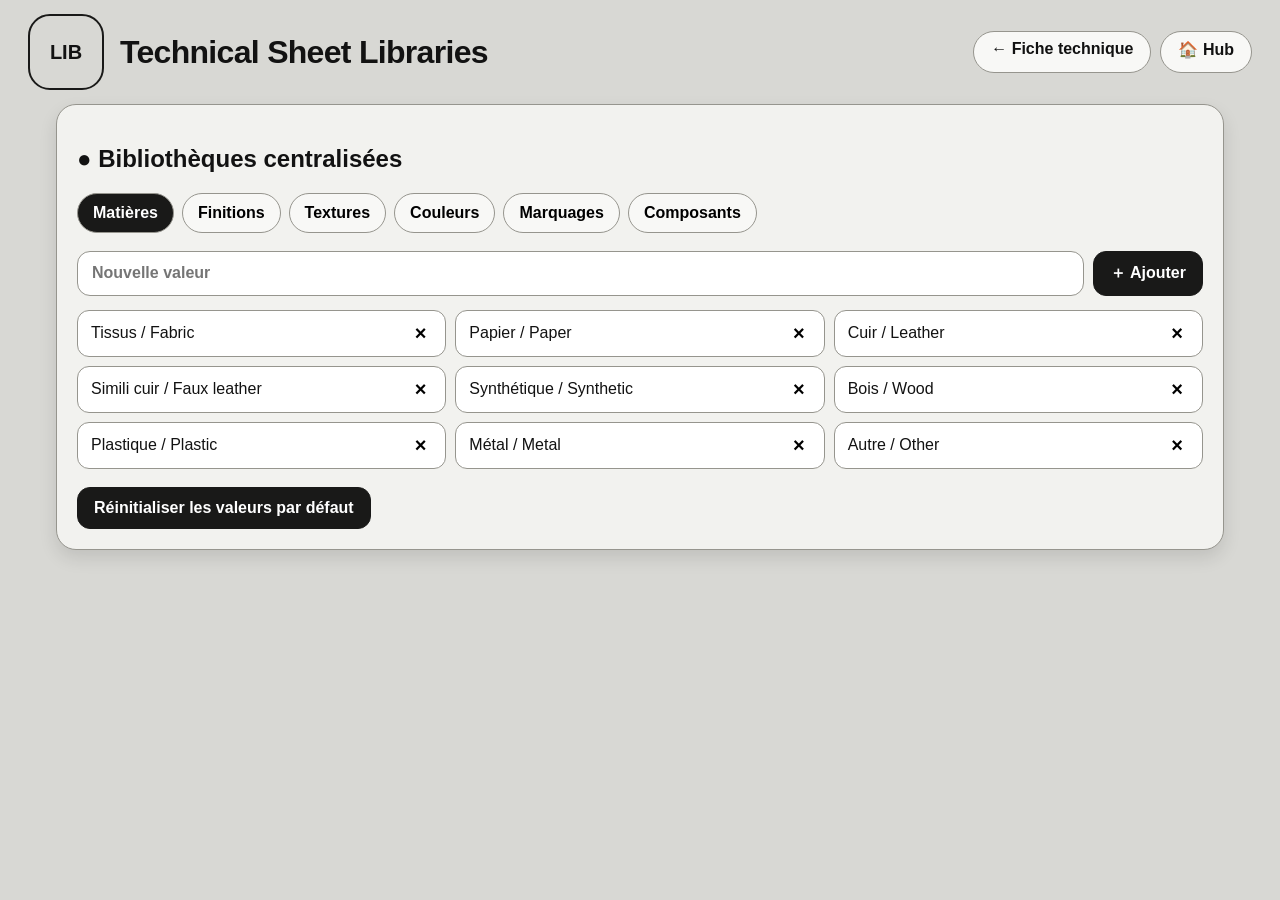
==== libraries.html @ b104047f "V3" ====
<!doctype html><html lang="fr"><head><meta charset="utf-8"><meta name="viewport" content="width=device-width,initial-scale=1"><title>Technical Sheet Libraries</title><link rel="stylesheet" href="styles.css"></head><body><header><div class="brand"><div class="logo">LIB</div><h1>Technical Sheet Libraries</h1></div><div class="head-actions"><a class="pill" href="index.html">← Fiche technique</a><a class="pill" href="/">🏠 Hub</a></div></header><main class="library-main"><section class="card library-card"><h2>● Bibliothèques centralisées</h2><div id="tabs" class="library-tabs"></div><div class="library-add"><input id="value" placeholder="Nouvelle valeur"><button id="add">＋ Ajouter</button></div><div id="items" class="library-list"></div><button id="reset" class="reset-btn">Réinitialiser les valeurs par défaut</button></section></main><script src="libraries.js"></script></body></html>
---- styles.css ----
:root{--bg:#d8d8d4;--card:#f2f2ef;--line:#96958e;--ink:#121212;--muted:#625f58;--dark:#191918;--green:#dcefdc;--green-line:#2e9147;--shadow:0 8px 18px rgba(0,0,0,.11)}*{box-sizing:border-box}html,body{margin:0;min-height:100%;font-family:Arial,Helvetica,sans-serif;color:var(--ink);background:var(--bg)}button,input,select,textarea{font:inherit}header{min-height:104px;display:flex;align-items:center;justify-content:space-between;padding:14px 28px;gap:20px}.brand{display:flex;align-items:center;gap:16px}.brand h1{font-size:32px;margin:0;font-weight:800;letter-spacing:-.7px}.logo{width:76px;height:76px;border:2px solid var(--dark);border-radius:22px;display:grid;place-items:center}.logo svg{width:54px;height:54px}.head-actions{display:flex;align-items:center;justify-content:flex-end;gap:9px;flex-wrap:wrap}.pill{min-height:42px;padding:8px 17px;border:1px solid var(--line);border-radius:999px;background:#f8f8f6;color:#111;text-decoration:none;font-weight:800;white-space:nowrap}.pill.active,.actions button,.title-row button,.pager button:not(.light){background:var(--dark);color:white}.layout{display:grid;grid-template-columns:280px 1fr;gap:14px;padding:0 16px 16px}.card{background:var(--card);border:1px solid var(--line);border-radius:20px;box-shadow:var(--shadow)}.side{padding:16px;display:flex;flex-direction:column;gap:14px;min-height:calc(100vh - 120px)}.ref{background:#e4e4df;border-left:4px solid var(--dark);border-radius:14px;padding:12px 14px;display:grid;grid-template-columns:1fr auto}.ref small{grid-column:1/-1;color:var(--muted);font-weight:700}#state{color:#2f9149}nav{display:grid;gap:6px}nav button{border:0;background:transparent;text-align:left;padding:12px;border-radius:12px;font-weight:800;color:#4d4a44;cursor:pointer}nav button.active{background:var(--dark);color:white}.actions{margin-top:auto;display:grid;grid-template-columns:1fr 1fr;gap:8px}.actions button,.import,.title-row button,.pager button{border:1px solid var(--dark);border-radius:13px;padding:11px;font-weight:800;text-align:center;cursor:pointer}.actions button:first-child,.actions button:nth-child(2),.actions button:last-child{grid-column:1/-1}.light,.import{background:#fafaf8!important;color:#111!important;border-color:var(--line)!important}.import input{display:none}main{min-width:0}.progress{height:4px;background:#b9b8b1;border-radius:99px;margin:0 4px 14px}.progress i{display:block;height:100%;background:var(--dark);border-radius:99px}.panel{display:none;padding:18px;min-height:570px}.panel.active{display:block}.panel h2{font-size:21px;margin:0 0 18px}.title-row{display:flex;align-items:center;justify-content:space-between;margin-bottom:14px}.title-row h2{margin:0}.title-row button{font-size:22px;width:46px;height:46px;padding:0}.grid{display:grid;gap:14px}.three{grid-template-columns:repeat(3,minmax(0,1fr))}.four{grid-template-columns:repeat(4,minmax(0,1fr))}.two{grid-template-columns:repeat(2,minmax(0,1fr))}.wide{grid-column:1/-1}label{display:grid;gap:7px;color:#514f48;font-size:14px;font-weight:800}input,select,textarea{width:100%;padding:12px 14px;border:1px solid var(--line);border-radius:13px;background:white;color:#111;font-weight:600}textarea{resize:vertical;min-height:92px}input:focus,select:focus,textarea:focus{outline:3px solid rgba(25,25,24,.12);border-color:#111}.repeat{background:#e9e9e5;border:1px solid var(--line);border-radius:17px;padding:15px;margin-bottom:14px}.repeat-head{display:flex;justify-content:space-between;align-items:center;margin-bottom:12px}.repeat-head h3{margin:0}.remove{border:0;border-radius:12px;background:var(--dark);color:white;width:38px;height:38px;font-size:22px;font-weight:800}.hint{background:#e3e3df;border-left:4px solid var(--dark);border-radius:13px;padding:14px;margin-bottom:14px;line-height:1.45}#files{background:white}.file{display:flex;justify-content:space-between;align-items:center;background:white;border:1px solid var(--line);border-radius:12px;padding:10px 12px;margin-top:8px}.quick{background:var(--green);border:1px solid var(--green-line);border-radius:17px;padding:17px;margin-top:18px}.quick h3{font-size:28px;margin:0 0 8px}.pager{display:flex;justify-content:space-between;margin-top:14px}.pager button{min-width:130px}@media(max-width:1050px){header{align-items:flex-start}.layout{grid-template-columns:235px 1fr}.three,.four{grid-template-columns:repeat(2,minmax(0,1fr))}}@media(max-width:760px){header{display:block;padding:12px 14px}.brand{margin-bottom:12px}.brand h1{font-size:25px}.logo{width:62px;height:62px;border-radius:18px}.logo svg{width:44px}.head-actions{justify-content:flex-start;overflow-x:auto;flex-wrap:nowrap}.user{display:none}.pill{min-height:38px;padding:7px 13px}.layout{display:block;padding:0 10px 10px}.side{min-height:auto;padding:10px;margin-bottom:10px}.ref{display:none}nav{display:flex;overflow-x:auto}nav button{white-space:nowrap}.actions{grid-template-columns:repeat(3,1fr);margin:0}.actions button:first-child,.actions button:nth-child(2),.actions button:last-child{grid-column:auto}.panel{min-height:auto;padding:14px}.two,.three,.four{grid-template-columns:1fr}.title-row{align-items:flex-start}.title-row h2{font-size:19px}}@media(max-width:480px){.brand h1{font-size:22px}.logo{width:56px;height:56px}.actions{grid-template-columns:repeat(2,1fr)}.title-row{display:block}.title-row button{width:100%;margin-top:10px}}@media print{header,.side,.pager,.progress,.title-row button,.remove{display:none!important}.layout{display:block;padding:0}.panel{display:block!important;min-height:0;box-shadow:none;margin-bottom:16px;break-inside:avoid}input,select,textarea{border:0;padding:2px;appearance:none;background:transparent}body{background:white}}
.library-main{padding:0 16px 20px;max-width:1200px;margin:auto}.library-card{padding:20px}.library-tabs{display:flex;gap:8px;flex-wrap:wrap;margin:18px 0}.library-tabs button{padding:10px 15px;border:1px solid var(--line);border-radius:999px;background:#f8f8f6;font-weight:800}.library-tabs button.active{background:var(--dark);color:#fff}.library-add{display:grid;grid-template-columns:1fr auto;gap:9px;margin-bottom:14px}.library-add button,.reset-btn{border:1px solid var(--dark);border-radius:13px;background:var(--dark);color:#fff;padding:11px 16px;font-weight:800}.library-list{display:grid;grid-template-columns:repeat(3,1fr);gap:9px;margin-bottom:18px}.library-item{display:flex;justify-content:space-between;align-items:center;background:#fff;border:1px solid var(--line);border-radius:12px;padding:10px 13px}.library-item button{border:0;background:transparent;font-size:20px;font-weight:800}.logo{font-weight:900;font-size:20px}@media(max-width:760px){.library-list{grid-template-columns:repeat(2,1fr)}}@media(max-width:480px){.library-list,.library-add{grid-template-columns:1fr}}
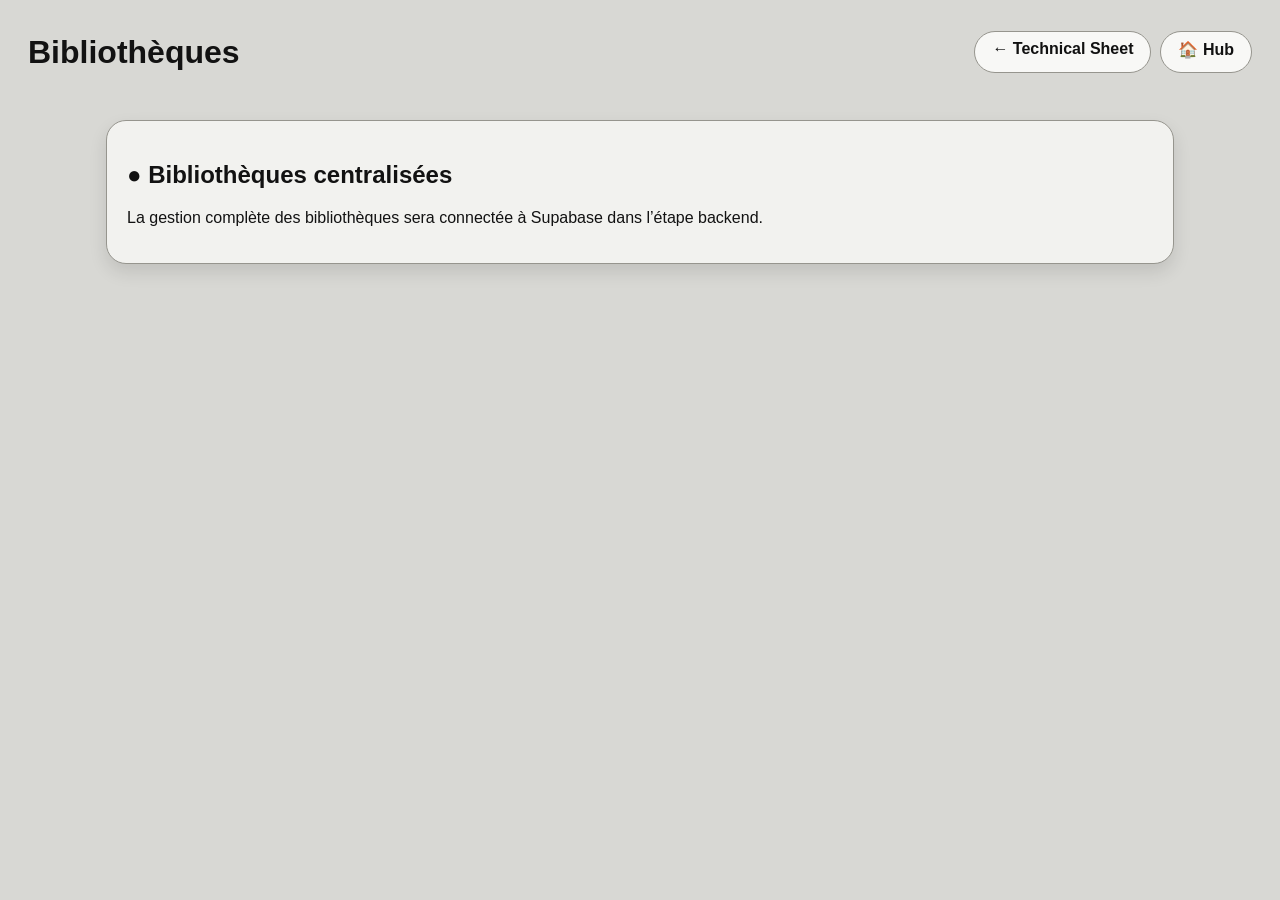
==== commit 5f77f43b: "V4" ====
--- a/libraries.html
+++ b/libraries.html
@@ -1 +1 @@
-<!doctype html><html lang="fr"><head><meta charset="utf-8"><meta name="viewport" content="width=device-width,initial-scale=1"><title>Technical Sheet Libraries</title><link rel="stylesheet" href="styles.css"></head><body><header><div class="brand"><div class="logo">LIB</div><h1>Technical Sheet Libraries</h1></div><div class="head-actions"><a class="pill" href="index.html">← Fiche technique</a><a class="pill" href="/">🏠 Hub</a></div></header><main class="library-main"><section class="card library-card"><h2>● Bibliothèques centralisées</h2><div id="tabs" class="library-tabs"></div><div class="library-add"><input id="value" placeholder="Nouvelle valeur"><button id="add">＋ Ajouter</button></div><div id="items" class="library-list"></div><button id="reset" class="reset-btn">Réinitialiser les valeurs par défaut</button></section></main><script src="libraries.js"></script></body></html>+<!doctype html><html lang="fr"><head><meta charset="utf-8"><meta name="viewport" content="width=device-width,initial-scale=1"><title>Bibliothèques</title><link rel="stylesheet" href="styles.css"></head><body><header><div class="brand"><h1>Bibliothèques</h1></div><div class="head-actions"><a class="pill" href="index.html">← Technical Sheet</a><a class="pill" href="/">🏠 Hub</a></div></header><main style="padding:16px;max-width:1100px;margin:auto"><section class="card" style="padding:20px"><h2>● Bibliothèques centralisées</h2><p>La gestion complète des bibliothèques sera connectée à Supabase dans l’étape backend.</p></section></main></body></html>
--- a/styles.css
+++ b/styles.css
@@ -1,2 +1,2 @@
-:root{--bg:#d8d8d4;--card:#f2f2ef;--line:#96958e;--ink:#121212;--muted:#625f58;--dark:#191918;--green:#dcefdc;--green-line:#2e9147;--shadow:0 8px 18px rgba(0,0,0,.11)}*{box-sizing:border-box}html,body{margin:0;min-height:100%;font-family:Arial,Helvetica,sans-serif;color:var(--ink);background:var(--bg)}button,input,select,textarea{font:inherit}header{min-height:104px;display:flex;align-items:center;justify-content:space-between;padding:14px 28px;gap:20px}.brand{display:flex;align-items:center;gap:16px}.brand h1{font-size:32px;margin:0;font-weight:800;letter-spacing:-.7px}.logo{width:76px;height:76px;border:2px solid var(--dark);border-radius:22px;display:grid;place-items:center}.logo svg{width:54px;height:54px}.head-actions{display:flex;align-items:center;justify-content:flex-end;gap:9px;flex-wrap:wrap}.pill{min-height:42px;padding:8px 17px;border:1px solid var(--line);border-radius:999px;background:#f8f8f6;color:#111;text-decoration:none;font-weight:800;white-space:nowrap}.pill.active,.actions button,.title-row button,.pager button:not(.light){background:var(--dark);color:white}.layout{display:grid;grid-template-columns:280px 1fr;gap:14px;padding:0 16px 16px}.card{background:var(--card);border:1px solid var(--line);border-radius:20px;box-shadow:var(--shadow)}.side{padding:16px;display:flex;flex-direction:column;gap:14px;min-height:calc(100vh - 120px)}.ref{background:#e4e4df;border-left:4px solid var(--dark);border-radius:14px;padding:12px 14px;display:grid;grid-template-columns:1fr auto}.ref small{grid-column:1/-1;color:var(--muted);font-weight:700}#state{color:#2f9149}nav{display:grid;gap:6px}nav button{border:0;background:transparent;text-align:left;padding:12px;border-radius:12px;font-weight:800;color:#4d4a44;cursor:pointer}nav button.active{background:var(--dark);color:white}.actions{margin-top:auto;display:grid;grid-template-columns:1fr 1fr;gap:8px}.actions button,.import,.title-row button,.pager button{border:1px solid var(--dark);border-radius:13px;padding:11px;font-weight:800;text-align:center;cursor:pointer}.actions button:first-child,.actions button:nth-child(2),.actions button:last-child{grid-column:1/-1}.light,.import{background:#fafaf8!important;color:#111!important;border-color:var(--line)!important}.import input{display:none}main{min-width:0}.progress{height:4px;background:#b9b8b1;border-radius:99px;margin:0 4px 14px}.progress i{display:block;height:100%;background:var(--dark);border-radius:99px}.panel{display:none;padding:18px;min-height:570px}.panel.active{display:block}.panel h2{font-size:21px;margin:0 0 18px}.title-row{display:flex;align-items:center;justify-content:space-between;margin-bottom:14px}.title-row h2{margin:0}.title-row button{font-size:22px;width:46px;height:46px;padding:0}.grid{display:grid;gap:14px}.three{grid-template-columns:repeat(3,minmax(0,1fr))}.four{grid-template-columns:repeat(4,minmax(0,1fr))}.two{grid-template-columns:repeat(2,minmax(0,1fr))}.wide{grid-column:1/-1}label{display:grid;gap:7px;color:#514f48;font-size:14px;font-weight:800}input,select,textarea{width:100%;padding:12px 14px;border:1px solid var(--line);border-radius:13px;background:white;color:#111;font-weight:600}textarea{resize:vertical;min-height:92px}input:focus,select:focus,textarea:focus{outline:3px solid rgba(25,25,24,.12);border-color:#111}.repeat{background:#e9e9e5;border:1px solid var(--line);border-radius:17px;padding:15px;margin-bottom:14px}.repeat-head{display:flex;justify-content:space-between;align-items:center;margin-bottom:12px}.repeat-head h3{margin:0}.remove{border:0;border-radius:12px;background:var(--dark);color:white;width:38px;height:38px;font-size:22px;font-weight:800}.hint{background:#e3e3df;border-left:4px solid var(--dark);border-radius:13px;padding:14px;margin-bottom:14px;line-height:1.45}#files{background:white}.file{display:flex;justify-content:space-between;align-items:center;background:white;border:1px solid var(--line);border-radius:12px;padding:10px 12px;margin-top:8px}.quick{background:var(--green);border:1px solid var(--green-line);border-radius:17px;padding:17px;margin-top:18px}.quick h3{font-size:28px;margin:0 0 8px}.pager{display:flex;justify-content:space-between;margin-top:14px}.pager button{min-width:130px}@media(max-width:1050px){header{align-items:flex-start}.layout{grid-template-columns:235px 1fr}.three,.four{grid-template-columns:repeat(2,minmax(0,1fr))}}@media(max-width:760px){header{display:block;padding:12px 14px}.brand{margin-bottom:12px}.brand h1{font-size:25px}.logo{width:62px;height:62px;border-radius:18px}.logo svg{width:44px}.head-actions{justify-content:flex-start;overflow-x:auto;flex-wrap:nowrap}.user{display:none}.pill{min-height:38px;padding:7px 13px}.layout{display:block;padding:0 10px 10px}.side{min-height:auto;padding:10px;margin-bottom:10px}.ref{display:none}nav{display:flex;overflow-x:auto}nav button{white-space:nowrap}.actions{grid-template-columns:repeat(3,1fr);margin:0}.actions button:first-child,.actions button:nth-child(2),.actions button:last-child{grid-column:auto}.panel{min-height:auto;padding:14px}.two,.three,.four{grid-template-columns:1fr}.title-row{align-items:flex-start}.title-row h2{font-size:19px}}@media(max-width:480px){.brand h1{font-size:22px}.logo{width:56px;height:56px}.actions{grid-template-columns:repeat(2,1fr)}.title-row{display:block}.title-row button{width:100%;margin-top:10px}}@media print{header,.side,.pager,.progress,.title-row button,.remove{display:none!important}.layout{display:block;padding:0}.panel{display:block!important;min-height:0;box-shadow:none;margin-bottom:16px;break-inside:avoid}input,select,textarea{border:0;padding:2px;appearance:none;background:transparent}body{background:white}}
-.library-main{padding:0 16px 20px;max-width:1200px;margin:auto}.library-card{padding:20px}.library-tabs{display:flex;gap:8px;flex-wrap:wrap;margin:18px 0}.library-tabs button{padding:10px 15px;border:1px solid var(--line);border-radius:999px;background:#f8f8f6;font-weight:800}.library-tabs button.active{background:var(--dark);color:#fff}.library-add{display:grid;grid-template-columns:1fr auto;gap:9px;margin-bottom:14px}.library-add button,.reset-btn{border:1px solid var(--dark);border-radius:13px;background:var(--dark);color:#fff;padding:11px 16px;font-weight:800}.library-list{display:grid;grid-template-columns:repeat(3,1fr);gap:9px;margin-bottom:18px}.library-item{display:flex;justify-content:space-between;align-items:center;background:#fff;border:1px solid var(--line);border-radius:12px;padding:10px 13px}.library-item button{border:0;background:transparent;font-size:20px;font-weight:800}.logo{font-weight:900;font-size:20px}@media(max-width:760px){.library-list{grid-template-columns:repeat(2,1fr)}}@media(max-width:480px){.library-list,.library-add{grid-template-columns:1fr}}
+ :root{--bg:#d8d8d4;--card:#f2f2ef;--line:#96958e;--ink:#121212;--muted:#625f58;--dark:#191918;--green:#dcefdc;--green-line:#2e9147;--shadow:0 8px 18px rgba(0,0,0,.11)}*{box-sizing:border-box}html,body{margin:0;min-height:100%;font-family:Arial,Helvetica,sans-serif;color:var(--ink);background:var(--bg)}button,input,select,textarea{font:inherit}header{min-height:104px;display:flex;align-items:center;justify-content:space-between;padding:14px 28px;gap:20px}.brand{display:flex;align-items:center;gap:16px}.brand h1{font-size:32px;margin:0;font-weight:800}.logo{width:76px;height:76px;border:2px solid var(--dark);border-radius:22px;display:grid;place-items:center}.logo svg{width:54px;height:54px}.head-actions{display:flex;align-items:center;justify-content:flex-end;gap:9px;flex-wrap:wrap}.pill{min-height:42px;padding:8px 17px;border:1px solid var(--line);border-radius:999px;background:#f8f8f6;color:#111;text-decoration:none;font-weight:800;white-space:nowrap}.pill.active,.actions button,.title-row button,.pager button:not(.light){background:var(--dark);color:#fff}.layout{display:grid;grid-template-columns:280px 1fr;gap:14px;padding:0 16px 16px}.card{background:var(--card);border:1px solid var(--line);border-radius:20px;box-shadow:var(--shadow)}.side{padding:16px;display:flex;flex-direction:column;gap:14px;min-height:calc(100vh - 120px)}.ref{background:#e4e4df;border-left:4px solid var(--dark);border-radius:14px;padding:12px 14px;display:grid;grid-template-columns:1fr auto}.ref small{grid-column:1/-1;color:var(--muted);font-weight:700}#state{color:#2f9149}nav{display:grid;gap:6px}nav button{border:0;background:transparent;text-align:left;padding:12px;border-radius:12px;font-weight:800;color:#4d4a44;cursor:pointer}nav button.active{background:var(--dark);color:#fff}.actions{margin-top:auto;display:grid;grid-template-columns:1fr 1fr;gap:8px}.actions button,.import,.title-row button,.pager button{border:1px solid var(--dark);border-radius:13px;padding:11px;font-weight:800;text-align:center;cursor:pointer}.actions button:first-child,.actions button:nth-child(2),.actions button:last-child{grid-column:1/-1}.light,.import{background:#fafaf8!important;color:#111!important;border-color:var(--line)!important}.import input{display:none}main{min-width:0}.progress{height:4px;background:#b9b8b1;border-radius:99px;margin:0 4px 14px}.progress i{display:block;height:100%;background:var(--dark);border-radius:99px}.panel{display:none;padding:18px;min-height:570px}.panel.active{display:block}.panel h2{font-size:21px;margin:0 0 18px}.title-row{display:flex;align-items:center;justify-content:space-between;margin-bottom:14px}.title-row h2{margin:0}.title-row button{font-size:22px;width:46px;height:46px;padding:0}.grid{display:grid;gap:14px}.three{grid-template-columns:repeat(3,minmax(0,1fr))}.four{grid-template-columns:repeat(4,minmax(0,1fr))}.two{grid-template-columns:repeat(2,minmax(0,1fr))}.wide{grid-column:1/-1}label{display:grid;gap:7px;color:#514f48;font-size:14px;font-weight:800}input,select,textarea{width:100%;padding:12px 14px;border:1px solid var(--line);border-radius:13px;background:#fff;color:#111;font-weight:600}textarea{resize:vertical;min-height:92px}.repeat{background:#e9e9e5;border:1px solid var(--line);border-radius:17px;padding:15px;margin-bottom:14px}.repeat-head{display:flex;justify-content:space-between;align-items:center;margin-bottom:12px}.repeat-head h3{margin:0}.remove{border:0;border-radius:12px;background:var(--dark);color:#fff;width:38px;height:38px;font-size:22px;font-weight:800}.hint{background:#e3e3df;border-left:4px solid var(--dark);border-radius:13px;padding:14px;margin-bottom:14px}.quick{background:var(--green);border:1px solid var(--green-line);border-radius:17px;padding:17px;margin-top:18px}.pager{display:flex;justify-content:space-between;margin-top:14px}.pager button{min-width:130px}.file-symbol{font-size:34px;text-align:center;padding:18px}@media(max-width:1050px){header{align-items:flex-start}.layout{grid-template-columns:235px 1fr}.three,.four{grid-template-columns:repeat(2,minmax(0,1fr))}}@media(max-width:760px){header{display:block;padding:12px 14px}.brand{margin-bottom:12px}.brand h1{font-size:25px}.logo{width:62px;height:62px}.head-actions{justify-content:flex-start;overflow-x:auto;flex-wrap:nowrap}.user{display:none}.pill{min-height:38px;padding:7px 13px}.layout{display:block;padding:0 10px 10px}.side{min-height:auto;padding:10px;margin-bottom:10px}.ref{display:none}nav{display:flex;overflow-x:auto}nav button{white-space:nowrap}.actions{grid-template-columns:repeat(3,1fr);margin:0}.actions button:first-child,.actions button:nth-child(2),.actions button:last-child{grid-column:auto}.panel{min-height:auto;padding:14px}.two,.three,.four{grid-template-columns:1fr}}@media(max-width:480px){.brand h1{font-size:22px}.actions{grid-template-columns:repeat(2,1fr)}}@media print{header,.side,.pager,.progress,.title-row button,.remove,.remove-doc{display:none!important}.layout{display:block;padding:0}.panel{display:block!important;min-height:0;box-shadow:none;margin-bottom:16px;break-inside:avoid}input,select,textarea{border:0;padding:2px;appearance:none;background:transparent}body{background:#fff}} 
+.form-three{display:grid;grid-template-columns:1fr 1fr 1fr;gap:14px}.form-col{display:grid;align-content:start;gap:14px}.details-below{grid-column:1/3}.details-below textarea{min-height:150px}.files-col{min-height:100%}.file-button{display:flex;align-items:center;justify-content:center;min-height:46px;border:1px solid var(--dark);border-radius:13px;background:var(--dark);color:white;padding:10px 14px;cursor:pointer;text-align:center}.file-button input{display:none}.file-button.inline{display:inline-flex;width:auto;margin-bottom:14px}.mini-preview{display:grid;grid-template-columns:repeat(2,1fr);gap:8px}.preview-item{position:relative;background:white;border:1px solid var(--line);border-radius:12px;padding:8px;min-height:92px;overflow:hidden}.preview-item img{width:100%;height:90px;object-fit:cover;border-radius:8px}.preview-item small{display:block;overflow:hidden;text-overflow:ellipsis;white-space:nowrap;margin-top:5px}.preview-item .remove-doc{position:absolute;right:5px;top:5px;border:0;border-radius:8px;background:var(--dark);color:white;width:27px;height:27px;font-weight:900}.price-bands{display:grid;grid-template-columns:repeat(4,1fr);gap:10px;margin-bottom:18px}.price-bands div{background:#e5e5e1;border:1px solid var(--line);border-radius:13px;padding:13px;text-align:center;font-weight:800}.unit-input{position:relative}.unit-input input{padding-right:64px}.unit-input span{position:absolute;right:14px;top:50%;transform:translateY(-50%);font-weight:800;color:#111}.quick.compact{padding:13px}.product-intro{display:grid;grid-template-columns:1fr 1fr;gap:14px;margin-bottom:18px}.product-preview{margin-top:8px;min-height:190px;border:1px dashed var(--line);border-radius:14px;display:grid;place-items:center;overflow:hidden;background:#e7e7e3}.product-preview img{width:100%;height:250px;object-fit:contain}.three-card{display:grid;grid-template-columns:1fr 1fr 1fr;gap:14px}.pair-col{display:grid;gap:14px;align-content:start}.full-note{height:100%}.full-note textarea{height:100%;min-height:565px}.attachment-area{margin-top:14px}.attachment-area .mini-preview{margin-top:8px}.doc-filters{display:flex;gap:7px;flex-wrap:wrap;margin-bottom:14px}.doc-filters button{border:1px solid var(--line);border-radius:999px;background:#f8f8f6;padding:8px 13px;font-weight:800}.doc-filters button.active{background:var(--dark);color:white}.document-grid{display:grid;grid-template-columns:repeat(4,1fr);gap:10px}.document-card{background:white;border:1px solid var(--line);border-radius:13px;padding:9px;position:relative}.document-card img{width:100%;height:120px;object-fit:cover;border-radius:9px}.document-card b,.document-card small{display:block;overflow:hidden;text-overflow:ellipsis;white-space:nowrap;margin-top:5px}.document-card small{color:var(--muted)}@media(max-width:1050px){.form-three,.three-card{grid-template-columns:1fr 1fr}.files-col,.full-note{grid-column:1/-1}.full-note textarea{min-height:180px}.document-grid{grid-template-columns:repeat(3,1fr)}}@media(max-width:760px){.form-three,.three-card,.product-intro,.price-bands{grid-template-columns:1fr}.details-below,.files-col,.full-note{grid-column:auto}.document-grid{grid-template-columns:repeat(2,1fr)}}@media(max-width:480px){.mini-preview,.document-grid{grid-template-columns:1fr}}
